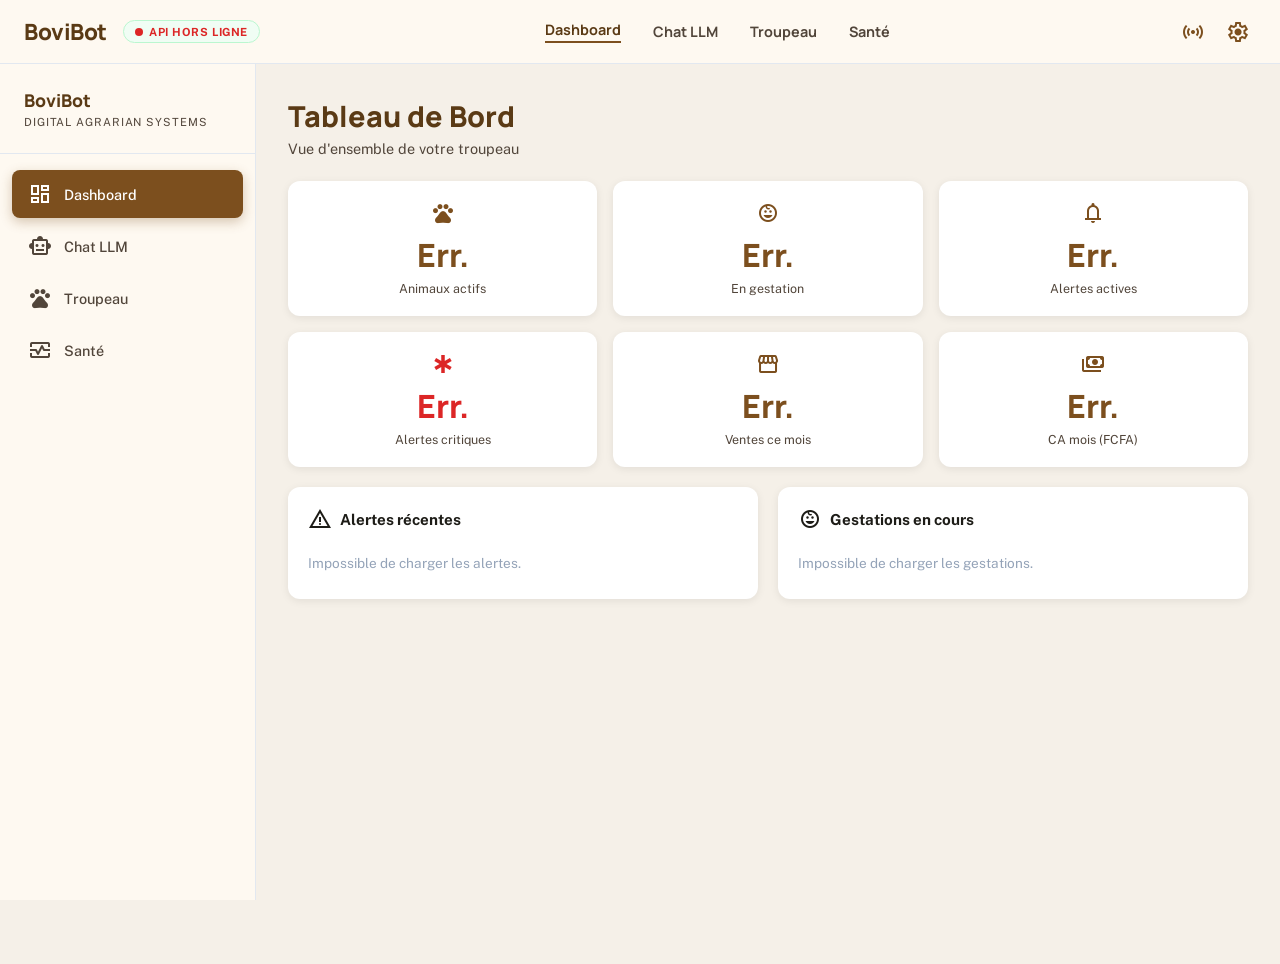
==== frontend/html/index.html @ e161c5d3 "feat: dashboard.js - stats, alertes with filters, gestations" ====
<!DOCTYPE html>
<html lang="fr">
<head>
  <meta charset="UTF-8">
  <meta name="viewport" content="width=device-width, initial-scale=1.0">
  <title>BoviBot — Dashboard</title>
  <link rel="stylesheet" href="../css/style.css">
  <link href="https://fonts.googleapis.com/css2?family=Manrope:wght@400;700;800&family=Public+Sans:wght@300;400;500;600&display=swap" rel="stylesheet">
  <link href="https://fonts.googleapis.com/css2?family=Material+Symbols+Outlined:opsz,wght,FILL,GRAD@20..48,100..700,0..1,-50..200" rel="stylesheet">
</head>
<body>

  <!-- HEADER -->
  <header class="header">
    <div class="header-left">
      <span class="logo">BoviBot</span>
      <div class="api-status">
        <span class="api-dot" id="api-status-dot"></span>
        <span class="api-text" id="api-status-text">Connexion...</span>
      </div>
    </div>
    <nav class="header-nav">
      <a href="index.html" class="nav-link nav-active">Dashboard</a>
      <a href="chat.html" class="nav-link nav-inactive">Chat LLM</a>
      <a href="troupeau.html" class="nav-link nav-inactive">Troupeau</a>
      <a href="sante.html" class="nav-link nav-inactive">Santé</a>
    </nav>
    <div class="header-right">
      <button class="icon-btn"><span class="material-symbols-outlined">sensors</span></button>
      <button class="icon-btn"><span class="material-symbols-outlined">settings</span></button>
    </div>
  </header>

  <!-- SIDEBAR -->
  <aside class="sidebar">
    <div class="sidebar-brand">
      <h2>BoviBot</h2>
      <p>Digital Agrarian Systems</p>
    </div>
    <nav class="sidebar-nav">
      <a href="index.html" class="nav-link sidebar-link sidebar-active">
        <span class="material-symbols-outlined">dashboard</span>
        <span>Dashboard</span>
      </a>
      <a href="chat.html" class="nav-link sidebar-link">
        <span class="material-symbols-outlined">smart_toy</span>
        <span>Chat LLM</span>
      </a>
      <a href="troupeau.html" class="nav-link sidebar-link">
        <span class="material-symbols-outlined">pets</span>
        <span>Troupeau</span>
      </a>
      <a href="sante.html" class="nav-link sidebar-link">
        <span class="material-symbols-outlined">monitor_heart</span>
        <span>Santé</span>
      </a>
    </nav>
  </aside>

  <!-- CONTENU PRINCIPAL -->
  <main class="main-content">

    <!-- Titre page -->
    <div class="page-header">
      <h1 class="page-title">Tableau de Bord</h1>
      <p class="page-subtitle">Vue d'ensemble de votre troupeau</p>
    </div>

    <!-- 6 cartes stats -->
    <div class="stats-grid" id="stats">
      <div class="stat-card">
        <span class="material-symbols-outlined stat-icon">pets</span>
        <div class="stat-val" id="s-actifs">—</div>
        <div class="stat-lbl">Animaux actifs</div>
      </div>
      <div class="stat-card">
        <span class="material-symbols-outlined stat-icon">child_care</span>
        <div class="stat-val" id="s-gestation">—</div>
        <div class="stat-lbl">En gestation</div>
      </div>
      <div class="stat-card">
        <span class="material-symbols-outlined stat-icon">notifications</span>
        <div class="stat-val" id="s-alertes">—</div>
        <div class="stat-lbl">Alertes actives</div>
      </div>
      <div class="stat-card stat-critical">
        <span class="material-symbols-outlined stat-icon">emergency</span>
        <div class="stat-val" id="s-critical">—</div>
        <div class="stat-lbl">Alertes critiques</div>
      </div>
      <div class="stat-card">
        <span class="material-symbols-outlined stat-icon">storefront</span>
        <div class="stat-val" id="s-ventes">—</div>
        <div class="stat-lbl">Ventes ce mois</div>
      </div>
      <div class="stat-card">
        <span class="material-symbols-outlined stat-icon">payments</span>
        <div class="stat-val" id="s-ca">—</div>
        <div class="stat-lbl">CA mois (FCFA)</div>
      </div>
    </div>

    <!-- Ligne du bas : alertes + gestations -->
    <div class="bottom-grid">

      <!-- Alertes récentes -->
      <div class="card">
        <h2 class="card-title">
          <span class="material-symbols-outlined">warning</span>
          Alertes récentes
        </h2>
        <div id="alertes-list">
          <p class="loading-text">Chargement...</p>
        </div>
      </div>

      <!-- Gestations en cours -->
      <div class="card">
        <h2 class="card-title">
          <span class="material-symbols-outlined">child_care</span>
          Gestations en cours
        </h2>
        <div id="gestations-list">
          <p class="loading-text">Chargement...</p>
        </div>
      </div>

    </div>

  </main>

  <script src="../js/nav.js"></script>
  <script src="../js/dashboard.js"></script>
  
</body>
</html>
---- frontend/css/style.css ----
/* ============================================================
   BoviBot — style.css
   Design system global : variables, layout, composants
   ============================================================ */

/* ─── VARIABLES ─────────────────────────────────────────── */
:root {
  --color-primary:        #7c4f1e;
  --color-primary-light:  #fdf6ec;
  --color-primary-dark:   #5a3a15;
  --color-critical:       #dc2626;
  --color-warning:        #f59e0b;
  --color-info:           #3b82f6;
  --color-success:        #16a34a;
  --color-bg:             #f5f0e8;
  --color-card:           #ffffff;
  --color-text:           #1d1c17;
  --color-text-soft:      #51453a;
  --color-border:         #e2e8f0;
  --shadow-card:          0 2px 8px rgba(0,0,0,0.08);
  --radius-card:          12px;
  --sidebar-width:        256px;
  --header-height:        64px;
}

/* ─── RESET ──────────────────────────────────────────────── */
*, *::before, *::after { box-sizing: border-box; margin: 0; padding: 0; }
body {
  font-family: 'Public Sans', 'Segoe UI', sans-serif;
  background: var(--color-bg);
  color: var(--color-text);
  min-height: 100vh;
}

/* ─── HEADER ─────────────────────────────────────────────── */
.header {
  position: fixed;
  top: 0; left: 0; right: 0;
  height: var(--header-height);
  background: #fef9f1;
  border-bottom: 1px solid var(--color-border);
  display: flex;
  align-items: center;
  justify-content: space-between;
  padding: 0 1.5rem;
  z-index: 100;
  gap: 1rem;
}

.header-left  { display: flex; align-items: center; gap: 1rem; }
.header-right { display: flex; align-items: center; gap: 0.5rem; }

.logo {
  font-family: 'Manrope', sans-serif;
  font-size: 1.4rem;
  font-weight: 800;
  color: var(--color-primary-dark);
  letter-spacing: -0.5px;
}

/* Indicateur API */
.api-status {
  display: flex;
  align-items: center;
  gap: 0.4rem;
  background: #f0fdf4;
  border: 1px solid #bbf7d0;
  border-radius: 999px;
  padding: 0.2rem 0.7rem;
}
.api-dot {
  width: 8px; height: 8px;
  border-radius: 50%;
  background: #16a34a;
  display: inline-block;
  animation: pulse 2s infinite;
}
.api-text {
  font-size: 0.7rem;
  font-weight: 700;
  color: #16a34a;
  letter-spacing: 0.05em;
}

@keyframes pulse {
  0%, 100% { opacity: 1; }
  50%       { opacity: 0.5; }
}

/* Navigation header */
.header-nav {
  display: flex;
  align-items: center;
  gap: 2rem;
}
.header-nav .nav-link {
  font-family: 'Manrope', sans-serif;
  font-weight: 700;
  font-size: 0.9rem;
  text-decoration: none;
  transition: color 0.2s;
}
.header-nav .nav-active {
  color: var(--color-primary-dark);
  border-bottom: 2px solid var(--color-primary);
  padding-bottom: 2px;
}
.header-nav .nav-inactive {
  color: var(--color-text-soft);
}
.header-nav .nav-inactive:hover { color: var(--color-primary); }

.icon-btn {
  background: none;
  border: none;
  cursor: pointer;
  padding: 0.4rem;
  border-radius: 8px;
  color: var(--color-primary);
  transition: background 0.2s;
  display: flex; align-items: center;
}
.icon-btn:hover { background: #f2ede5; }

/* ─── SIDEBAR ─────────────────────────────────────────────── */
.sidebar {
  position: fixed;
  top: var(--header-height);
  left: 0;
  width: var(--sidebar-width);
  height: calc(100vh - var(--header-height));
  background: #fef9f1;
  border-right: 1px solid var(--color-border);
  padding: 1.5rem 0;
  overflow-y: auto;
  z-index: 90;
}

.sidebar-brand {
  padding: 0 1.5rem 1.5rem;
  border-bottom: 1px solid var(--color-border);
  margin-bottom: 1rem;
}
.sidebar-brand h2 {
  font-family: 'Manrope', sans-serif;
  font-size: 1.1rem;
  font-weight: 800;
  color: var(--color-primary-dark);
}
.sidebar-brand p {
  font-size: 0.7rem;
  color: var(--color-text-soft);
  text-transform: uppercase;
  letter-spacing: 0.08em;
  margin-top: 0.2rem;
}

.sidebar-nav {
  display: flex;
  flex-direction: column;
  gap: 0.25rem;
  padding: 0 0.75rem;
}

.sidebar-link {
  display: flex;
  align-items: center;
  gap: 0.75rem;
  padding: 0.75rem 1rem;
  border-radius: 8px;
  text-decoration: none;
  font-size: 0.9rem;
  font-weight: 500;
  color: var(--color-text-soft);
  transition: all 0.2s;
}
.sidebar-link:hover { background: #f2ede5; color: var(--color-primary); }
.sidebar-active {
  background: var(--color-primary) !important;
  color: white !important;
  box-shadow: 0 4px 12px rgba(124,79,30,0.3);
}
.sidebar-active .material-symbols-outlined { color: white; }

/* ─── LAYOUT PRINCIPAL ───────────────────────────────────── */
.main-content {
  margin-left: var(--sidebar-width);
  margin-top: var(--header-height);
  padding: 2rem;
  min-height: calc(100vh - var(--header-height));
}

.page-header { margin-bottom: 1.5rem; }
.page-title {
  font-family: 'Manrope', sans-serif;
  font-size: 1.8rem;
  font-weight: 800;
  color: var(--color-primary-dark);
}
.page-subtitle {
  color: var(--color-text-soft);
  font-size: 0.9rem;
  margin-top: 0.25rem;
}

/* ─── CARDS ──────────────────────────────────────────────── */
.card {
  background: var(--color-card);
  border-radius: var(--radius-card);
  padding: 1.25rem;
  box-shadow: var(--shadow-card);
  margin-bottom: 1.25rem;
}
.card-title {
  font-size: 0.95rem;
  font-weight: 700;
  color: var(--color-text);
  margin-bottom: 1rem;
  display: flex;
  align-items: center;
  gap: 0.5rem;
}

/* ─── STATS GRID ─────────────────────────────────────────── */
.stats-grid {
  display: grid;
  grid-template-columns: repeat(3, 1fr);
  gap: 1rem;
  margin-bottom: 1.25rem;
}

.stat-card {
  background: var(--color-card);
  border-radius: var(--radius-card);
  padding: 1.25rem;
  box-shadow: var(--shadow-card);
  text-align: center;
  transition: transform 0.2s;
}
.stat-card:hover { transform: translateY(-2px); }

.stat-icon {
  font-size: 2rem;
  color: var(--color-primary);
  margin-bottom: 0.5rem;
  display: block;
}
.stat-val {
  font-family: 'Manrope', sans-serif;
  font-size: 2rem;
  font-weight: 800;
  color: var(--color-primary);
}
.stat-lbl {
  font-size: 0.78rem;
  color: var(--color-text-soft);
  margin-top: 0.25rem;
}
.stat-critical .stat-val  { color: var(--color-critical); }
.stat-critical .stat-icon { color: var(--color-critical); }

/* ─── BOTTOM GRID ────────────────────────────────────────── */
.bottom-grid {
  display: grid;
  grid-template-columns: 1fr 1fr;
  gap: 1.25rem;
}

/* ─── ALERTES ────────────────────────────────────────────── */
.alerte-item {
  padding: 0.6rem 0.8rem;
  border-radius: 6px;
  margin-bottom: 0.4rem;
  font-size: 0.85rem;
  display: flex;
  justify-content: space-between;
  align-items: center;
  gap: 0.5rem;
}
.alerte-critical { background: #fee2e2; border-left: 4px solid var(--color-critical); }
.alerte-warning  { background: #fff7ed; border-left: 4px solid var(--color-warning); }
.alerte-info     { background: #eff6ff; border-left: 4px solid var(--color-info); }

.alerte-item button {
  background: none;
  border: none;
  cursor: pointer;
  font-size: 1rem;
  flex-shrink: 0;
  padding: 0.2rem;
  border-radius: 4px;
  transition: background 0.2s;
}
.alerte-item button:hover { background: rgba(0,0,0,0.05); }

/* ─── BADGES ─────────────────────────────────────────────── */
.badge {
  display: inline-block;
  padding: 2px 8px;
  border-radius: 999px;
  font-size: 0.72rem;
  font-weight: 600;
}
.badge-critical { background: #fee2e2; color: #991b1b; }
.badge-warning  { background: #fff7ed; color: #9a3412; }
.badge-info     { background: #eff6ff; color: #1d4ed8; }
.badge-success  { background: #dcfce7; color: #166534; }

/* ─── TABLEAUX ───────────────────────────────────────────── */
.table-container { overflow-x: auto; }

.data-table {
  width: 100%;
  border-collapse: collapse;
  font-size: 0.85rem;
}
.data-table th {
  background: var(--color-primary);
  color: white;
  padding: 0.6rem 0.75rem;
  text-align: left;
  font-weight: 600;
}
.data-table td {
  padding: 0.5rem 0.75rem;
  border-bottom: 1px solid var(--color-border);
}
.data-table tr:nth-child(even) td { background: #fdf9f4; }
.data-table tr:hover td { background: var(--color-primary-light); }

/* ─── BOUTONS ────────────────────────────────────────────── */
.btn-primary {
  background: var(--color-primary);
  color: white;
  border: none;
  border-radius: 8px;
  padding: 0.5rem 1rem;
  cursor: pointer;
  font-size: 0.85rem;
  font-weight: 600;
  transition: background 0.2s;
}
.btn-primary:hover { background: var(--color-primary-dark); }

.btn-success {
  background: var(--color-success);
  color: white;
  border: none;
  border-radius: 8px;
  padding: 0.5rem 1rem;
  cursor: pointer;
  font-size: 0.85rem;
  font-weight: 600;
}

.btn-danger {
  background: var(--color-critical);
  color: white;
  border: none;
  border-radius: 8px;
  padding: 0.5rem 1rem;
  cursor: pointer;
  font-size: 0.85rem;
  font-weight: 600;
}

.btn-ghost {
  background: transparent;
  color: var(--color-primary);
  border: 1px solid var(--color-primary);
  border-radius: 8px;
  padding: 0.4rem 0.8rem;
  cursor: pointer;
  font-size: 0.8rem;
  font-weight: 600;
  transition: all 0.2s;
}
.btn-ghost:hover {
  background: var(--color-primary);
  color: white;
}

/* ─── CHAT ───────────────────────────────────────────────── */
.chat-layout {
  display: flex;
  flex-direction: column;
  gap: 1.25rem;
}

.chat-card { padding: 1.25rem; }

.suggestions {
  display: flex;
  flex-wrap: wrap;
  gap: 0.5rem;
  margin-bottom: 1rem;
}

.suggestion-btn {
  display: flex;
  align-items: center;
  gap: 0.3rem;
  background: var(--color-primary-light);
  color: var(--color-primary);
  border: 1px solid #d4a76a;
  border-radius: 999px;
  padding: 0.3rem 0.8rem;
  font-size: 0.78rem;
  cursor: pointer;
  transition: background 0.2s;
}
.suggestion-btn:hover { background: #fde9c9; }
.suggestion-btn .material-symbols-outlined { font-size: 0.9rem; }

.chat-box {
  height: 400px;
  overflow-y: auto;
  border: 1px solid var(--color-border);
  border-radius: 8px;
  padding: 1rem;
  background: #fafaf8;
  margin-bottom: 1rem;
  scroll-behavior: smooth;
}
.chat-box::-webkit-scrollbar { width: 5px; }
.chat-box::-webkit-scrollbar-thumb { background: #d5c3b6; border-radius: 10px; }

.msg { margin-bottom: 1rem; display: flex; gap: 0.75rem; align-items: flex-start; }
.msg.user { flex-direction: row-reverse; }

.msg-avatar {
  width: 36px; height: 36px;
  border-radius: 8px;
  background: var(--color-primary);
  display: flex; align-items: center; justify-content: center;
  flex-shrink: 0;
}
.msg-avatar .material-symbols-outlined { color: white; font-size: 1.1rem; }
.msg.user .msg-avatar { background: #e2e8f0; }
.msg.user .msg-avatar .material-symbols-outlined { color: var(--color-primary); }

.bubble {
  padding: 0.7rem 1rem;
  border-radius: 12px;
  max-width: 80%;
  font-size: 0.88rem;
  line-height: 1.6;
}
.msg.bot  .bubble { background: white; border: 1px solid var(--color-border); }
.msg.user .bubble { background: var(--color-primary); color: white; }
.msg.confirm .bubble {
  background: #fef9c3;
  border: 2px solid var(--color-warning);
}

.sql-preview {
  background: #1e293b;
  color: #94a3b8;
  font-family: 'Courier New', monospace;
  font-size: 0.75rem;
  padding: 0.5rem;
  border-radius: 6px;
  margin-top: 0.5rem;
  white-space: pre-wrap;
  overflow-x: auto;
}

.confirm-btns { display: flex; gap: 0.5rem; margin-top: 0.75rem; }

.chat-input {
  display: flex;
  gap: 0.5rem;
}
.chat-input input {
  flex: 1;
  border: 1px solid var(--color-border);
  border-radius: 8px;
  padding: 0.7rem 1rem;
  font-size: 0.95rem;
  outline: none;
  font-family: inherit;
  background: white;
}
.chat-input input:focus { border-color: var(--color-primary); }

.btn-send {
  background: var(--color-primary);
  color: white;
  border: none;
  border-radius: 8px;
  padding: 0.7rem 1.2rem;
  cursor: pointer;
  font-size: 0.9rem;
  font-weight: 600;
  display: flex;
  align-items: center;
  gap: 0.4rem;
  transition: background 0.2s;
}
.btn-send:hover { background: var(--color-primary-dark); }

/* ─── FILTRES ────────────────────────────────────────────── */
.filters-card { padding: 1rem 1.25rem; }
.filters {
  display: flex;
  gap: 1.5rem;
  flex-wrap: wrap;
  align-items: flex-end;
}
.filter-group {
  display: flex;
  flex-direction: column;
  gap: 0.35rem;
}
.filter-label {
  font-size: 0.8rem;
  font-weight: 600;
  color: var(--color-text-soft);
  display: flex;
  align-items: center;
  gap: 0.3rem;
}
.filter-label .material-symbols-outlined { font-size: 0.9rem; }
.filter-select, .filter-input {
  border: 1px solid var(--color-border);
  border-radius: 8px;
  padding: 0.5rem 0.75rem;
  font-size: 0.85rem;
  font-family: inherit;
  background: white;
  outline: none;
  min-width: 150px;
}
.filter-select:focus, .filter-input:focus { border-color: var(--color-primary); }

/* ─── MODALE ─────────────────────────────────────────────── */
.modal-overlay {
  display: none;
  position: fixed;
  inset: 0;
  background: rgba(0,0,0,0.4);
  z-index: 200;
  align-items: center;
  justify-content: center;
}
.modal-overlay.active { display: flex; animation: fadeIn 0.2s ease; }

.modal-content {
  background: white;
  border-radius: var(--radius-card);
  padding: 1.5rem;
  width: 90%;
  max-width: 600px;
  max-height: 80vh;
  overflow-y: auto;
  box-shadow: 0 20px 60px rgba(0,0,0,0.2);
  animation: slideUp 0.2s ease;
}
.modal-header {
  display: flex;
  justify-content: space-between;
  align-items: center;
  margin-bottom: 1rem;
  padding-bottom: 0.75rem;
  border-bottom: 1px solid var(--color-border);
}
.modal-title {
  font-family: 'Manrope', sans-serif;
  font-weight: 700;
  font-size: 1rem;
  color: var(--color-primary-dark);
}
.modal-close {
  background: none;
  border: none;
  cursor: pointer;
  color: var(--color-text-soft);
  padding: 0.2rem;
  border-radius: 4px;
}
.modal-close:hover { background: #f2ede5; }

/* ─── SPINNER ────────────────────────────────────────────── */
.spinner {
  width: 32px; height: 32px;
  border: 3px solid var(--color-border);
  border-top-color: var(--color-primary);
  border-radius: 50%;
  animation: spin 0.8s linear infinite;
  margin: 1rem auto;
}
@keyframes spin { to { transform: rotate(360deg); } }

/* ─── UTILITAIRES ────────────────────────────────────────── */
.loading-text { color: #94a3b8; font-size: 0.85rem; padding: 0.5rem 0; }

/* ─── ANIMATIONS ─────────────────────────────────────────── */
@keyframes fadeIn  { from { opacity: 0; } to { opacity: 1; } }
@keyframes slideUp { from { transform: translateY(20px); opacity: 0; } to { transform: translateY(0); opacity: 1; } }
@keyframes count-up { from { opacity: 0; transform: translateY(8px); } to { opacity: 1; transform: translateY(0); } }

.stat-val { animation: count-up 0.6s ease forwards; }

/* ─── RESPONSIVE ─────────────────────────────────────────── */
@media (max-width: 768px) {
  .sidebar       { display: none; }
  .main-content  { margin-left: 0; padding: 1rem; }
  .header-nav    { display: none; }
  .stats-grid    { grid-template-columns: 1fr 1fr; }
  .bottom-grid   { grid-template-columns: 1fr; }
  .filters       { flex-direction: column; }
}
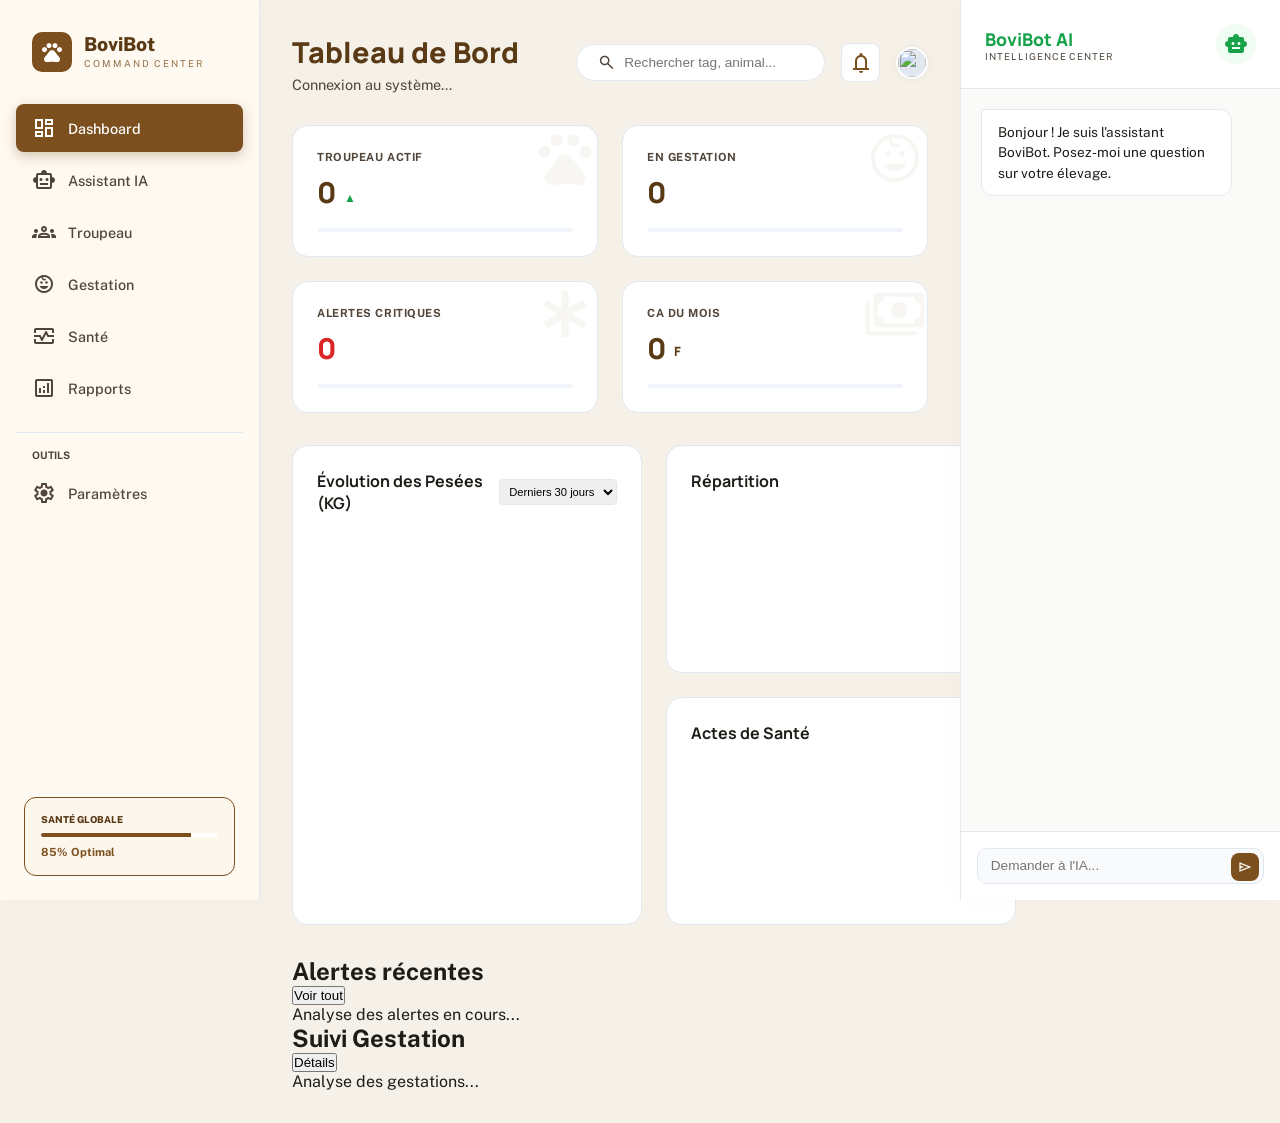
==== commit 1cd7fc8b: "Code final avant déploiement" ====
--- a/frontend/html/index.html
+++ b/frontend/html/index.html
@@ -3,134 +3,501 @@
 <head>
   <meta charset="UTF-8">
   <meta name="viewport" content="width=device-width, initial-scale=1.0">
-  <title>BoviBot — Dashboard</title>
+  <title>BoviBot — Dashboard Command</title>
+  <script src="https://cdn.tailwindcss.com?plugins=forms,container-queries"></script>
   <link rel="stylesheet" href="../css/style.css">
-  <link href="https://fonts.googleapis.com/css2?family=Manrope:wght@400;700;800&family=Public+Sans:wght@300;400;500;600&display=swap" rel="stylesheet">
+  <link href="https://fonts.googleapis.com/css2?family=Manrope:wght@400;600;700;800&family=Public+Sans:wght@300;400;500;600&display=swap" rel="stylesheet">
   <link href="https://fonts.googleapis.com/css2?family=Material+Symbols+Outlined:opsz,wght,FILL,GRAD@20..48,100..700,0..1,-50..200" rel="stylesheet">
+  <script src="https://cdn.jsdelivr.net/npm/chart.js"></script>
+  <style>
+    :root {
+      /* Adaptation des couleurs du sample au thème BoviBot */
+      --color-surface-container: #ffffff;
+      --color-surface-container-high: #fdf6ec;
+      --color-surface-container-low: #f8f1e7;
+      --color-on-surface-variant: #7c4f1e;
+      --color-outline: #e2e8f0;
+    }
+
+    body {
+      background-color: #f5f0e8;
+      color: #1d1c17;
+      overflow-x: hidden;
+    }
+
+    /* Layout Spécifique au nouveau Dashboard */
+    .dashboard-wrapper {
+      display: flex;
+      min-height: 100vh;
+    }
+
+    /* Sidebar modifiée style Sample */
+    .sidebar-new {
+      position: fixed;
+      left: 0; top: 0; bottom: 0;
+      width: 260px;
+      background: #fef9f1;
+      border-right: 1px solid var(--color-outline);
+      display: flex;
+      flex-direction: column;
+      z-index: 50;
+      box-shadow: 4px 0 20px rgba(0,0,0,0.02);
+    }
+
+    /* Main Content avec marges pour les deux sidebars */
+    .main-container {
+      margin-left: 260px;
+      margin-right: 320px;
+      padding: 2rem;
+      flex: 1;
+      width: calc(100% - 580px);
+    }
+
+    /* AI Side Panel */
+    .ai-panel {
+      position: fixed;
+      right: 0; top: 0; bottom: 0;
+      width: 320px;
+      background: #ffffff;
+      border-left: 1px solid var(--color-outline);
+      display: flex;
+      flex-direction: column;
+      z-index: 50;
+      box-shadow: -4px 0 20px rgba(0,0,0,0.02);
+    }
+
+    /* KPI Cards style Sample */
+    .kpi-grid {
+      display: grid;
+      grid-template-columns: repeat(auto-fit, minmax(200px, 1fr));
+      gap: 1.5rem;
+      margin-bottom: 2rem;
+    }
+
+    .kpi-card {
+      background: white;
+      border-radius: 16px;
+      padding: 1.5rem;
+      position: relative;
+      overflow: hidden;
+      border: 1px solid var(--color-outline);
+      transition: all 0.3s ease;
+    }
+    .kpi-card:hover {
+      transform: translateY(-4px);
+      box-shadow: 0 10px 25px rgba(124,79,30,0.1);
+    }
+    .kpi-card .kpi-icon-bg {
+      position: absolute;
+      top: 0; right: 0;
+      font-size: 4rem;
+      opacity: 0.05;
+      color: var(--color-primary);
+    }
+    .kpi-label {
+      font-size: 0.7rem;
+      font-weight: 700;
+      text-transform: uppercase;
+      letter-spacing: 0.05em;
+      color: var(--color-text-soft);
+      margin-bottom: 0.5rem;
+    }
+    .kpi-value {
+      font-family: 'Manrope', sans-serif;
+      font-size: 1.8rem;
+      font-weight: 800;
+      color: var(--color-primary-dark);
+      display: flex;
+      align-items: flex-end;
+      gap: 0.5rem;
+    }
+    .kpi-trend {
+      font-size: 0.75rem;
+      font-weight: 700;
+      margin-bottom: 0.4rem;
+    }
+    .trend-up { color: var(--color-success); }
+    .trend-down { color: var(--color-critical); }
+
+    .progress-bar {
+      height: 4px;
+      background: #f1f5f9;
+      border-radius: 2px;
+      margin-top: 1rem;
+      overflow: hidden;
+    }
+    .progress-fill {
+      height: 100%;
+      background: var(--color-primary);
+      transition: width 1s ease-in-out;
+    }
+
+    /* Charts Layout */
+    .charts-grid {
+      display: grid;
+      grid-template-columns: 2fr 1fr;
+      gap: 1.5rem;
+      margin-bottom: 2rem;
+    }
+    .chart-box {
+      background: white;
+      border-radius: 16px;
+      padding: 1.5rem;
+      border: 1px solid var(--color-outline);
+    }
+    .chart-header {
+      display: flex;
+      justify-content: space-between;
+      align-items: center;
+      margin-bottom: 1.5rem;
+    }
+    .chart-title {
+      font-family: 'Manrope', sans-serif;
+      font-weight: 700;
+      font-size: 1rem;
+    }
+
+    /* Mini Table */
+    .recent-table-box {
+      background: white;
+      border-radius: 16px;
+      border: 1px solid var(--color-outline);
+      overflow: hidden;
+    }
+
+    /* AI Assistant Panel Components */
+    .ai-header {
+      padding: 1.5rem;
+      border-bottom: 1px solid var(--color-outline);
+    }
+    .ai-chat-area {
+      flex: 1;
+      overflow-y: auto;
+      padding: 1.25rem;
+      display: flex;
+      flex-direction: column;
+      gap: 1rem;
+      background: #fafaf9;
+    }
+    .ai-input-area {
+      padding: 1rem;
+      border-top: 1px solid var(--color-outline);
+      background: white;
+    }
+    .ai-msg {
+      max-width: 90%;
+      padding: 0.75rem 1rem;
+      border-radius: 12px;
+      font-size: 0.85rem;
+      line-height: 1.5;
+    }
+    .ai-msg-bot {
+      background: white;
+      border: 1px solid var(--color-outline);
+      align-self: flex-start;
+      border-top-left-radius: 2px;
+    }
+    /* AI msg styles (SQL & Table) */
+    .ai-msg pre {
+      background: #1e293b;
+      color: #10b981;
+      padding: 10px;
+      border-radius: 6px;
+      font-size: 0.7rem;
+      overflow-x: auto;
+      margin-top: 8px;
+      border-left: 3px solid #059669;
+    }
+    .ai-result-table {
+      width: 100%;
+      background: white;
+      border: 1px solid var(--color-outline);
+      border-radius: 6px;
+      margin-top: 10px;
+      font-size: 0.7rem;
+      border-collapse: collapse;
+    }
+    .ai-result-table th { background: #f8fafc; padding: 5px; text-align: left; border-bottom: 1px solid var(--color-outline); }
+    .ai-result-table td { padding: 5px; border-bottom: 1px solid #f1f5f9; }
+
+    /* Fix table headers */
+    .data-table thead th {
+      color: var(--color-primary-dark) !important;
+      font-weight: 800 !important;
+      font-size: 0.75rem !important;
+      background: #fdfaf6 !important;
+    }
+    /* Modal Styles */
+    .modal-overlay {
+      display: none;
+      position: fixed;
+      inset: 0;
+      background: rgba(0,0,0,0.5);
+      backdrop-filter: blur(4px);
+      z-index: 1000;
+      align-items: center;
+      justify-content: center;
+    }
+    .modal-content {
+      background: white;
+      width: 90%;
+      max-width: 800px;
+      max-height: 80vh;
+      border-radius: 20px;
+      display: flex;
+      flex-direction: column;
+      box-shadow: 0 25px 50px -12px rgba(0,0,0,0.25);
+      animation: modalSlideUp 0.3s ease-out;
+    }
+    @keyframes modalSlideUp {
+      from { transform: translateY(20px); opacity: 0; }
+      to { transform: translateY(0); opacity: 1; }
+    }
+    .modal-header {
+      padding: 1.5rem;
+      border-bottom: 1px solid var(--color-outline);
+      display: flex;
+      justify-content: space-between;
+      align-items: center;
+    }
+    .modal-body {
+      padding: 1.5rem;
+      overflow-y: auto;
+    }
+    /* Typing Indicator */
+    .typing { display: flex; gap: 4px; align-items: center; height: 20px; }
+    .typing span {
+      width: 6px; height: 6px;
+      background: #94a3b8;
+      border-radius: 50%;
+      animation: typing 1.4s infinite both;
+    }
+    .typing span:nth-child(2) { animation-delay: 0.2s; }
+    .typing span:nth-child(3) { animation-delay: 0.4s; }
+    @keyframes typing {
+      0%, 80%, 100% { transform: scale(0.6); opacity: 0.4; }
+      40% { transform: scale(1.2); opacity: 1; }
+    }
+    .status-dot-mini {
+      width: 6px; height: 6px;
+      border-radius: 50%;
+      display: inline-block;
+      margin-right: 4px;
+    }
+
+    @media (max-width: 1200px) {
+      .ai-panel { display: none; }
+      .main-container { margin-right: 0; width: calc(100% - 260px); }
+    }
+  </style>
 </head>
 <body>
 
-  <!-- HEADER -->
-  <header class="header">
-    <div class="header-left">
-      <span class="logo">BoviBot</span>
-      <div class="api-status">
-        <span class="api-dot" id="api-status-dot"></span>
-        <span class="api-text" id="api-status-text">Connexion...</span>
+  <div class="dashboard-wrapper">
+    
+    <!-- SIDEBAR (Style Sample) -->
+    <nav class="sidebar-new">
+      <div style="padding: 2rem;">
+        <div style="display: flex; align-items: center; gap: 0.75rem;">
+          <div style="width: 40px; height: 40px; border-radius: 10px; background: var(--color-primary); display: flex; align-items: center; justify-content: center; color: white;">
+            <span class="material-symbols-outlined" style="font-variation-settings: 'FILL' 1;">pets</span>
+          </div>
+          <div>
+            <h1 style="font-size: 1.2rem; font-weight: 800; color: var(--color-primary-dark); line-height: 1;">BoviBot</h1>
+            <p style="font-size: 0.6rem; text-transform: uppercase; letter-spacing: 0.2em; color: var(--color-primary); margin-top: 0.2rem; opacity: 0.8;">Command Center</p>
+          </div>
+        </div>
+      </div>
+
+      <div class="sidebar-nav" style="flex: 1; padding: 0 1rem;">
+        <a href="index.html" class="sidebar-link sidebar-active">
+          <span class="material-symbols-outlined">dashboard</span>
+          <span>Dashboard</span>
+        </a>
+        <a href="chat.html" class="sidebar-link">
+          <span class="material-symbols-outlined">smart_toy</span>
+          <span>Assistant IA</span>
+        </a>
+        <a href="troupeau.html" class="sidebar-link">
+          <span class="material-symbols-outlined">groups</span>
+          <span>Troupeau</span>
+        </a>
+        <a href="gestation.html" class="sidebar-link">
+          <span class="material-symbols-outlined">child_care</span>
+          <span>Gestation</span>
+        </a>
+        <a href="sante.html" class="sidebar-link">
+          <span class="material-symbols-outlined">monitor_heart</span>
+          <span>Santé</span>
+        </a>
+        <a href="reports.html" class="sidebar-link">
+          <span class="material-symbols-outlined">analytics</span>
+          <span>Rapports</span>
+        </a>
+        <div style="border-top: 1px solid var(--color-outline); margin: 1rem 0; padding-top: 1rem;">
+          <p style="font-size: 0.65rem; color: var(--color-text-soft); font-weight: 700; text-transform: uppercase; margin-bottom: 0.5rem; padding-left: 1rem;">Outils</p>
+          <a href="settings.html" class="sidebar-link"><span class="material-symbols-outlined">settings</span><span>Paramètres</span></a>
+        </div>
+      </div>
+
+      <div style="padding: 1.5rem;">
+        <div style="background: var(--color-primary-light); border-radius: 12px; padding: 1rem; border: 1px solid var(--color-primary);">
+          <p style="font-size: 0.6rem; font-weight: 800; color: var(--color-primary-dark); text-transform: uppercase; margin-bottom: 0.5rem;">Santé globale</p>
+          <div class="progress-bar" style="margin-top: 0; background: white;"><div class="progress-fill" style="width: 85%;"></div></div>
+          <p style="font-size: 0.7rem; font-weight: 700; color: var(--color-primary); margin-top: 0.5rem;">85% Optimal</p>
+        </div>
+      </div>
+    </nav>
+
+    <!-- MAIN CONTENT -->
+    <main class="main-container">
+      
+      <!-- Top Bar -->
+      <header style="display: flex; justify-content: space-between; align-items: center; margin-bottom: 2rem;">
+        <div>
+          <h2 class="page-title">Tableau de Bord</h2>
+          <p class="page-subtitle" id="api-status-display">Connexion au système...</p>
+        </div>
+        <div style="display: flex; align-items: center; gap: 1rem;">
+          <div style="background: white; border-radius: 50px; padding: 0.5rem 1.25rem; border: 1px solid var(--color-outline); display: flex; align-items: center; gap: 0.5rem;">
+            <span class="material-symbols-outlined" style="font-size: 1.2rem; color: var(--color-text-soft);">search</span>
+            <input type="text" placeholder="Rechercher tag, animal..." style="border: none; outline: none; font-size: 0.85rem; width: 180px;">
+          </div>
+          <button class="icon-btn" style="background: white; border: 1px solid var(--color-outline);"><span class="material-symbols-outlined">notifications</span></button>
+          <div style="width: 32px; height: 32px; border-radius: 50%; background: #e2e8f0; overflow: hidden; border: 2px solid white; box-shadow: 0 0 10px rgba(0,0,0,0.05);">
+            <img src="https://ui-avatars.com/api/?name=Admin+Bovi&background=7c4f1e&color=fff" style="width: 100%; height: 100%; object-cover: cover;">
+          </div>
+        </div>
+      </header>
+
+      <!-- KPI Row (4 Cards au lieu de 6 pour plus d'impact) -->
+      <div class="kpi-grid">
+        <div class="kpi-card">
+          <span class="material-symbols-outlined kpi-icon-bg">pets</span>
+          <p class="kpi-label">Troupeau Actif</p>
+          <div class="kpi-value"><span id="s-actifs">0</span> <span class="kpi-trend trend-up">▲</span></div>
+          <div class="progress-bar"><div class="progress-fill" id="p-actifs" style="width: 0%;"></div></div>
+        </div>
+        <div class="kpi-card">
+          <span class="material-symbols-outlined kpi-icon-bg">child_care</span>
+          <p class="kpi-label">En Gestation</p>
+          <div class="kpi-value"><span id="s-gestation">0</span></div>
+          <div class="progress-bar"><div class="progress-fill" id="p-gestation" style="width: 0%; background: var(--color-info);"></div></div>
+        </div>
+        <div class="kpi-card">
+          <span class="material-symbols-outlined kpi-icon-bg">emergency</span>
+          <p class="kpi-label">Alertes Critiques</p>
+          <div class="kpi-value"><span id="s-critical" style="color: var(--color-critical);">0</span></div>
+          <div class="progress-bar"><div class="progress-fill" id="p-critical" style="width: 0%; background: var(--color-critical);"></div></div>
+        </div>
+        <div class="kpi-card">
+          <span class="material-symbols-outlined kpi-icon-bg">payments</span>
+          <p class="kpi-label">CA du Mois</p>
+          <div class="kpi-value"><span id="s-ca">0</span> <span style="font-size: 0.8rem; margin-bottom: 0.5rem;">F</span></div>
+          <div class="progress-bar"><div class="progress-fill" id="p-ca" style="width: 0%; background: var(--color-success);"></div></div>
+        </div>
+      </div>
+
+      <!-- Charts Grid -->
+      <div class="charts-grid">
+        <div class="chart-box">
+          <div class="chart-header">
+            <h3 class="chart-title">Évolution des Pesées (KG)</h3>
+            <select style="font-size: 0.7rem; padding: 0.3rem; border-radius: 4px; border: 1px solid var(--color-outline);">
+              <option>Derniers 30 jours</option>
+            </select>
+          </div>
+          <div style="height: 250px;"><canvas id="growthChart"></canvas></div>
+        </div>
+        <div style="display: flex; flex-direction: column; gap: 1.5rem;">
+          <div class="chart-box" style="flex: 1;">
+            <h3 class="chart-title" style="margin-bottom: 1rem;">Répartition</h3>
+            <div style="height: 140px;"><canvas id="statsPieChart"></canvas></div>
+          </div>
+          <div class="chart-box" style="flex: 1;">
+            <h3 class="chart-title" style="margin-bottom: 1rem;">Actes de Santé</h3>
+            <div style="height: 140px;"><canvas id="healthBarChart"></canvas></div>
+          </div>
+        </div>
+      </div>
+
+      <!-- Secondary Section: Alerts & Gestation (Sample Style) -->
+      <div class="grid grid-cols-1 lg:grid-cols-2 gap-8 mt-8">
+        
+        <!-- Alerts Section -->
+        <section class="bg-white rounded-3xl p-8 shadow-sm border border-outline">
+          <div class="flex justify-between items-center mb-8">
+            <h2 class="text-2xl font-black text-primary-dark tracking-tight">Alertes récentes</h2>
+            <button class="text-xs font-black text-primary hover:underline uppercase tracking-widest" onclick="openAlertsModal()">Voir tout</button>
+          </div>
+          <div class="space-y-6" id="alerts-cards-container">
+            <!-- Injecté par JS -->
+            <div class="p-8 text-center text-slate-300 italic text-sm">Analyse des alertes en cours...</div>
+          </div>
+        </section>
+
+        <!-- Gestation Tracking -->
+        <section class="bg-white rounded-3xl p-8 shadow-sm border border-outline">
+          <div class="flex justify-between items-center mb-8">
+            <h2 class="text-2xl font-black text-primary-dark tracking-tight">Suivi Gestation</h2>
+            <button class="text-xs font-black text-primary hover:underline uppercase tracking-widest" onclick="window.location.href='gestation.html'">Détails</button>
+          </div>
+          <div class="space-y-4" id="gestation-cards-container">
+            <!-- Injecté par JS -->
+            <div class="p-8 text-center text-slate-300 italic text-sm">Analyse des gestations...</div>
+          </div>
+        </section>
+
+      </div>
+
+    </main>
+
+    <!-- AI SIDE PANEL -->
+    <aside class="ai-panel">
+      <div class="ai-header">
+        <div style="display: flex; justify-content: space-between; align-items: center;">
+          <div>
+            <h2 style="font-family: 'Manrope', sans-serif; font-size: 1.1rem; font-weight: 800; color: #16a34a;">BoviBot AI</h2>
+            <p style="font-size: 0.6rem; text-transform: uppercase; letter-spacing: 0.1em; color: var(--color-text-soft);">Intelligence Center</p>
+          </div>
+          <div style="width: 40px; height: 40px; border-radius: 50%; background: #f0fdf4; display: flex; align-items: center; justify-content: center; color: #16a34a;">
+            <span class="material-symbols-outlined" style="font-variation-settings: 'FILL' 1;">smart_toy</span>
+          </div>
+        </div>
+      </div>
+
+      <div class="ai-chat-area" id="chat-box">
+        <div class="ai-msg ai-msg-bot">
+          Bonjour ! Je suis l'assistant BoviBot. Posez-moi une question sur votre élevage.
+        </div>
+      </div>
+
+      <div class="ai-input-area">
+        <div style="position: relative; display: flex; gap: 0.5rem;">
+          <input type="text" id="chat-input" placeholder="Demander à l'IA..." style="flex: 1; border: 1px solid var(--color-outline); border-radius: 10px; padding: 0.6rem 2.5rem 0.6rem 0.8rem; font-size: 0.85rem; outline: none; background: #f8fafc;">
+          <button id="btn-send" style="position: absolute; right: 5px; top: 5px; width: 28px; height: 28px; background: var(--color-primary); color: white; border: none; border-radius: 8px; cursor: pointer; display: flex; align-items: center; justify-content: center;">
+            <span class="material-symbols-outlined" style="font-size: 1rem;">send</span>
+          </button>
+        </div>
+      </div>
+    </aside>
+
+  </div>
+
+  <!-- MODAL POUR TABLEAU COMPLET -->
+  <div id="ai-modal" class="modal-overlay">
+    <div class="modal-content">
+      <div class="modal-header">
+        <h3 style="font-family: 'Manrope', sans-serif; font-weight: 800; color: var(--color-primary-dark);">Résultats complets</h3>
+        <button onclick="closeAIModal()" class="icon-btn"><span class="material-symbols-outlined">close</span></button>
+      </div>
+      <div class="modal-body" id="modal-table-container">
+        <!-- Tableau injecté ici -->
       </div>
     </div>
-    <nav class="header-nav">
-      <a href="index.html" class="nav-link nav-active">Dashboard</a>
-      <a href="chat.html" class="nav-link nav-inactive">Chat LLM</a>
-      <a href="troupeau.html" class="nav-link nav-inactive">Troupeau</a>
-      <a href="sante.html" class="nav-link nav-inactive">Santé</a>
-    </nav>
-    <div class="header-right">
-      <button class="icon-btn"><span class="material-symbols-outlined">sensors</span></button>
-      <button class="icon-btn"><span class="material-symbols-outlined">settings</span></button>
-    </div>
-  </header>
-
-  <!-- SIDEBAR -->
-  <aside class="sidebar">
-    <div class="sidebar-brand">
-      <h2>BoviBot</h2>
-      <p>Digital Agrarian Systems</p>
-    </div>
-    <nav class="sidebar-nav">
-      <a href="index.html" class="nav-link sidebar-link sidebar-active">
-        <span class="material-symbols-outlined">dashboard</span>
-        <span>Dashboard</span>
-      </a>
-      <a href="chat.html" class="nav-link sidebar-link">
-        <span class="material-symbols-outlined">smart_toy</span>
-        <span>Chat LLM</span>
-      </a>
-      <a href="troupeau.html" class="nav-link sidebar-link">
-        <span class="material-symbols-outlined">pets</span>
-        <span>Troupeau</span>
-      </a>
-      <a href="sante.html" class="nav-link sidebar-link">
-        <span class="material-symbols-outlined">monitor_heart</span>
-        <span>Santé</span>
-      </a>
-    </nav>
-  </aside>
-
-  <!-- CONTENU PRINCIPAL -->
-  <main class="main-content">
-
-    <!-- Titre page -->
-    <div class="page-header">
-      <h1 class="page-title">Tableau de Bord</h1>
-      <p class="page-subtitle">Vue d'ensemble de votre troupeau</p>
-    </div>
-
-    <!-- 6 cartes stats -->
-    <div class="stats-grid" id="stats">
-      <div class="stat-card">
-        <span class="material-symbols-outlined stat-icon">pets</span>
-        <div class="stat-val" id="s-actifs">—</div>
-        <div class="stat-lbl">Animaux actifs</div>
-      </div>
-      <div class="stat-card">
-        <span class="material-symbols-outlined stat-icon">child_care</span>
-        <div class="stat-val" id="s-gestation">—</div>
-        <div class="stat-lbl">En gestation</div>
-      </div>
-      <div class="stat-card">
-        <span class="material-symbols-outlined stat-icon">notifications</span>
-        <div class="stat-val" id="s-alertes">—</div>
-        <div class="stat-lbl">Alertes actives</div>
-      </div>
-      <div class="stat-card stat-critical">
-        <span class="material-symbols-outlined stat-icon">emergency</span>
-        <div class="stat-val" id="s-critical">—</div>
-        <div class="stat-lbl">Alertes critiques</div>
-      </div>
-      <div class="stat-card">
-        <span class="material-symbols-outlined stat-icon">storefront</span>
-        <div class="stat-val" id="s-ventes">—</div>
-        <div class="stat-lbl">Ventes ce mois</div>
-      </div>
-      <div class="stat-card">
-        <span class="material-symbols-outlined stat-icon">payments</span>
-        <div class="stat-val" id="s-ca">—</div>
-        <div class="stat-lbl">CA mois (FCFA)</div>
-      </div>
-    </div>
-
-    <!-- Ligne du bas : alertes + gestations -->
-    <div class="bottom-grid">
-
-      <!-- Alertes récentes -->
-      <div class="card">
-        <h2 class="card-title">
-          <span class="material-symbols-outlined">warning</span>
-          Alertes récentes
-        </h2>
-        <div id="alertes-list">
-          <p class="loading-text">Chargement...</p>
-        </div>
-      </div>
-
-      <!-- Gestations en cours -->
-      <div class="card">
-        <h2 class="card-title">
-          <span class="material-symbols-outlined">child_care</span>
-          Gestations en cours
-        </h2>
-        <div id="gestations-list">
-          <p class="loading-text">Chargement...</p>
-        </div>
-      </div>
-
-    </div>
-
-  </main>
+  </div>
 
   <script src="../js/nav.js"></script>
   <script src="../js/dashboard.js"></script>
-  
 </body>
-</html>+</html>
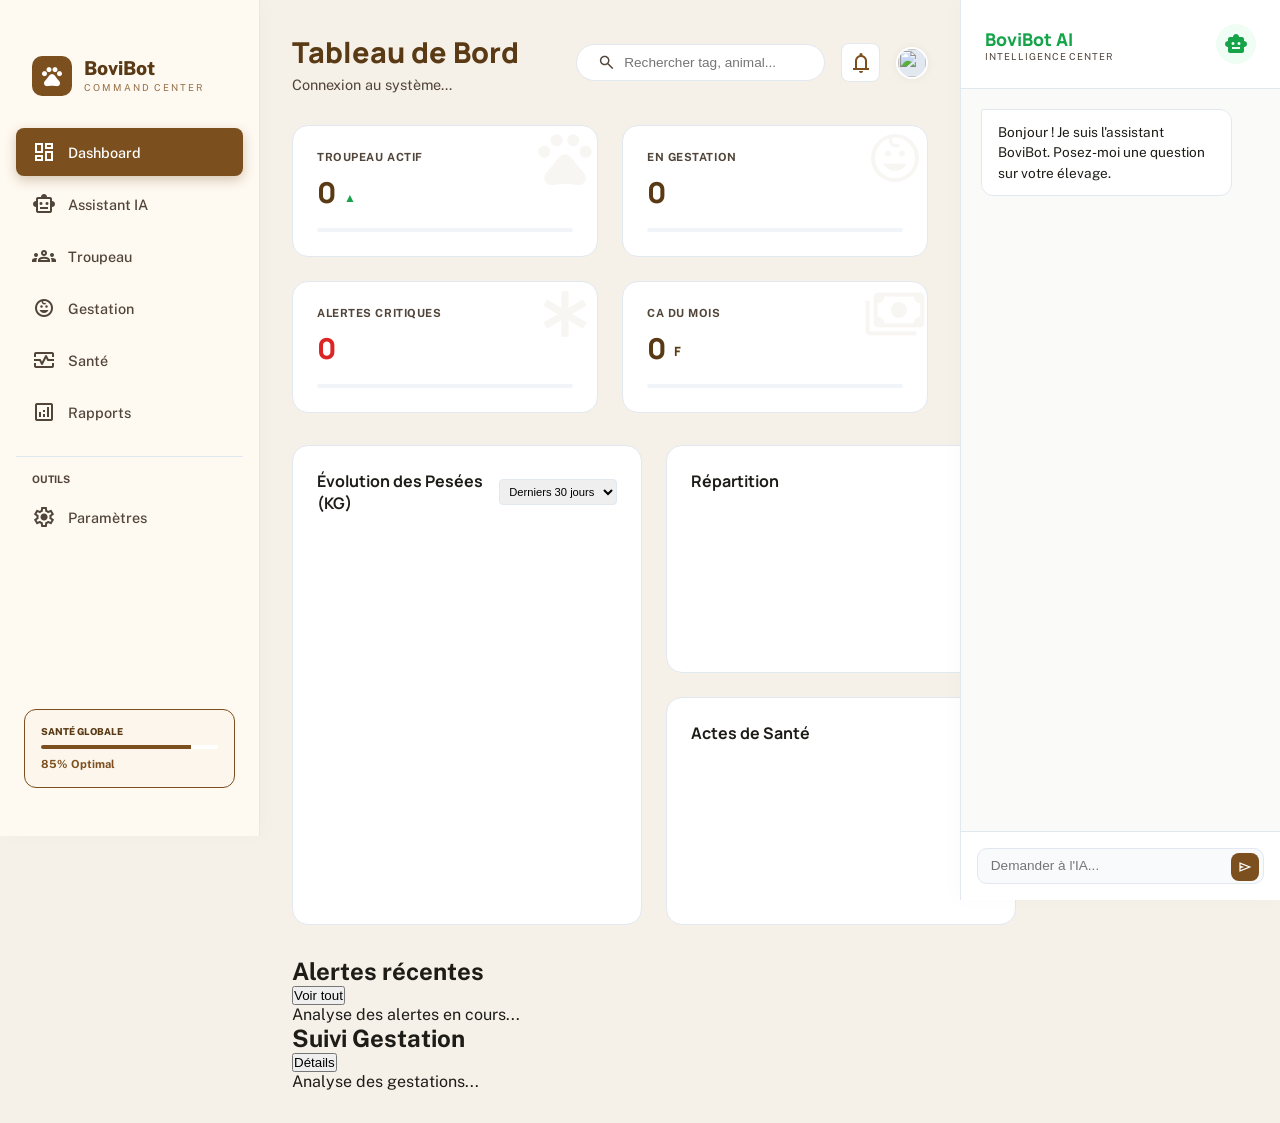
==== commit b808b31a: "Responsive design" ====
--- a/frontend/html/index.html
+++ b/frontend/html/index.html
@@ -296,7 +296,7 @@
   <div class="dashboard-wrapper">
     
     <!-- SIDEBAR (Style Sample) -->
-    <nav class="sidebar-new">
+    <nav class="sidebar-new sidebar">
       <div style="padding: 2rem;">
         <div style="display: flex; align-items: center; gap: 0.75rem;">
           <div style="width: 40px; height: 40px; border-radius: 10px; background: var(--color-primary); display: flex; align-items: center; justify-content: center; color: white;">
@@ -354,9 +354,14 @@
       
       <!-- Top Bar -->
       <header style="display: flex; justify-content: space-between; align-items: center; margin-bottom: 2rem;">
-        <div>
-          <h2 class="page-title">Tableau de Bord</h2>
-          <p class="page-subtitle" id="api-status-display">Connexion au système...</p>
+        <div style="display: flex; align-items: center; gap: 1rem;">
+          <button id="hamburger-btn" class="hamburger-btn">
+            <span class="material-symbols-outlined">menu</span>
+          </button>
+          <div>
+            <h2 class="page-title">Tableau de Bord</h2>
+            <p class="page-subtitle" id="api-status-display">Connexion au système...</p>
+          </div>
         </div>
         <div style="display: flex; align-items: center; gap: 1rem;">
           <div style="background: white; border-radius: 50px; padding: 0.5rem 1.25rem; border: 1px solid var(--color-outline); display: flex; align-items: center; gap: 0.5rem;">
@@ -497,6 +502,8 @@
     </div>
   </div>
 
+  <div id="sidebar-overlay" class="sidebar-overlay"></div>
+
   <script src="../js/nav.js"></script>
   <script src="../js/dashboard.js"></script>
 </body>
--- a/frontend/css/style.css
+++ b/frontend/css/style.css
@@ -602,11 +602,87 @@
 .stat-val { animation: count-up 0.6s ease forwards; }
 
 /* ─── RESPONSIVE ─────────────────────────────────────────── */
+.hamburger-btn {
+  display: none;
+  background: none;
+  border: none;
+  cursor: pointer;
+  padding: 0.5rem;
+  color: var(--color-primary-dark);
+  z-index: 110;
+}
+
+.sidebar-overlay {
+  display: none;
+  position: fixed;
+  inset: 0;
+  background: rgba(0,0,0,0.4);
+  backdrop-filter: blur(2px);
+  z-index: 85;
+  animation: fadeIn 0.2s ease;
+}
+
 @media (max-width: 768px) {
-  .sidebar       { display: none; }
-  .main-content  { margin-left: 0; padding: 1rem; }
-  .header-nav    { display: none; }
-  .stats-grid    { grid-template-columns: 1fr 1fr; }
-  .bottom-grid   { grid-template-columns: 1fr; }
-  .filters       { flex-direction: column; }
+  .hamburger-btn {
+    display: flex !important;
+    align-items: center;
+    justify-content: center;
+    position: fixed !important;
+    top: 12px;
+    left: 12px;
+    width: 40px;
+    height: 40px;
+    background: white !important;
+    border: 1px solid var(--color-border) !important;
+    border-radius: 10px !important;
+    box-shadow: 0 4px 12px rgba(0,0,0,0.1) !important;
+    z-index: 150 !important;
+  }
+
+  /* Ajustement global pour les titres de page sur mobile pour éviter l'overlap */
+  .page-header, header {
+    padding-left: 3.5rem !important;
+  }
+
+  .sidebar {
+    transform: translateX(-100%) !important;
+    transition: transform 0.3s cubic-bezier(0.4, 0, 0.2, 1) !important;
+    box-shadow: 10px 0 30px rgba(0,0,0,0.1);
+    z-index: 100 !important;
+    position: fixed !important;
+    left: 0; top: 0; bottom: 0;
+    width: 260px !important;
+    display: flex !important;
+  }
+
+  .sidebar.open {
+    transform: translateX(0) !important;
+  }
+
+  .sidebar-overlay.active {
+    display: block;
+  }
+
+  .main-content { margin-left: 0 !important; padding: 1rem; width: 100% !important; }
+  .main-container { margin-left: 0 !important; margin-right: 0 !important; padding: 1rem; width: 100% !important; }
+
+  .header-nav { display: none; }
+  .stats-grid { grid-template-columns: 1fr 1fr; }
+  .kpi-grid { grid-template-columns: 1fr 1fr !important; }
+  .charts-grid { grid-template-columns: 1fr !important; }
+  .bottom-grid { grid-template-columns: 1fr; }
+  .filters { flex-direction: column; align-items: stretch; gap: 1rem; }
+  .filter-group { width: 100%; }
+  .filter-select, .filter-input { width: 100%; min-width: 0; }
+
+  .ai-panel { display: none !important; }
+
+  .header { padding: 0 1rem; }
+  .logo { font-size: 1.2rem; }
+}
+
+@media (max-width: 480px) {
+  .stats-grid { grid-template-columns: 1fr; }
+  .kpi-grid { grid-template-columns: 1fr !important; }
+  .page-title { font-size: 1.4rem; }
 }
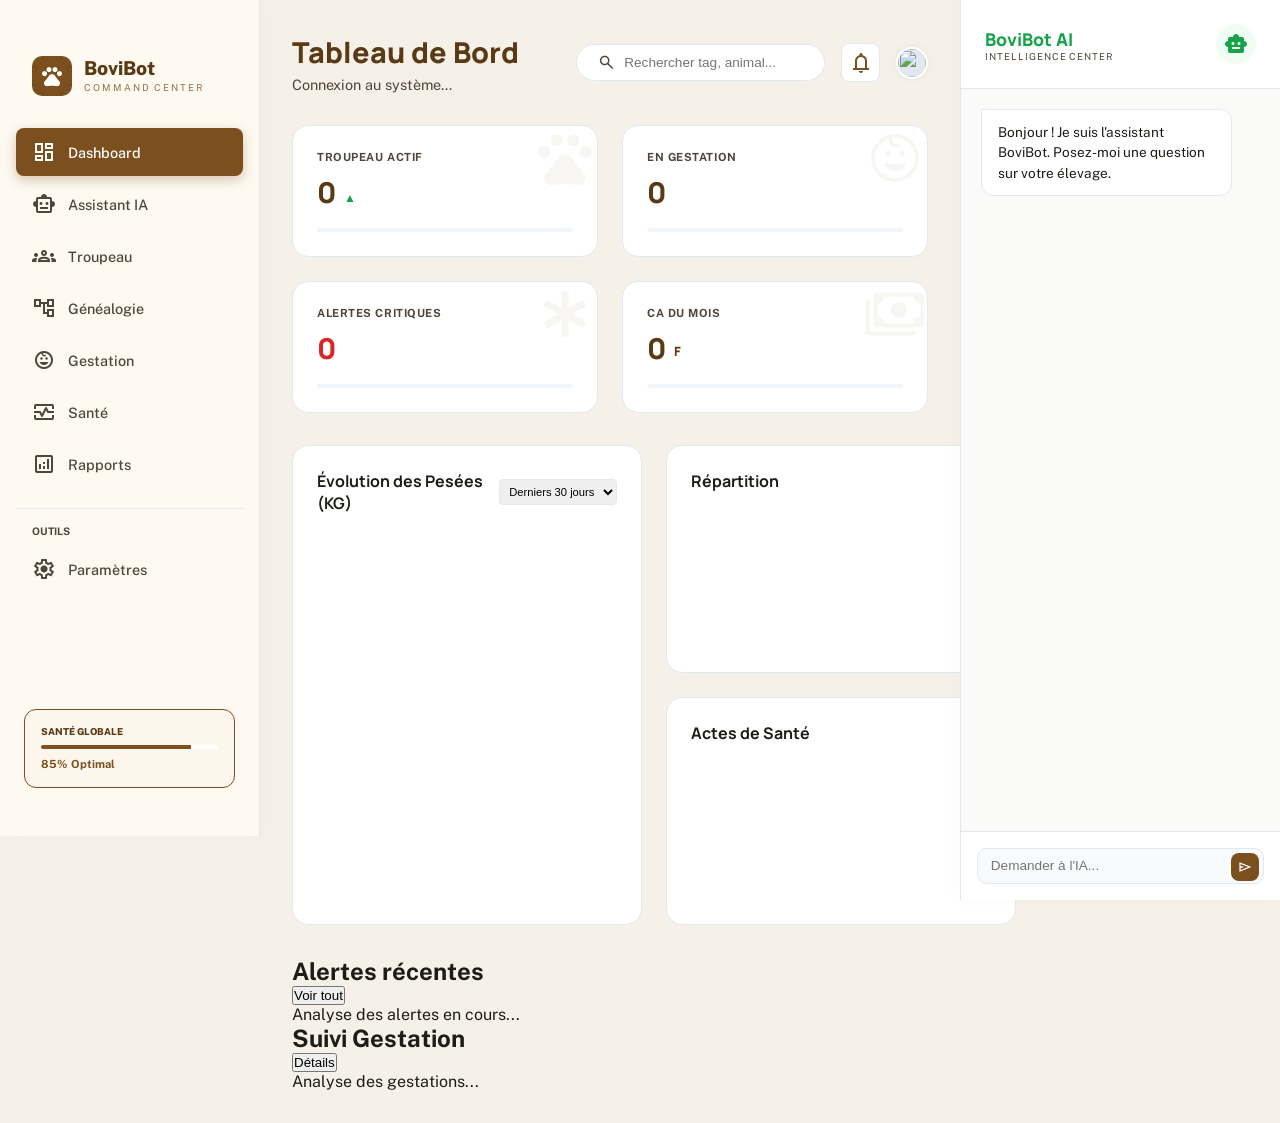
==== commit de6b2e5e: "Responsive et fonctionnalités bonus" ====
--- a/frontend/html/index.html
+++ b/frontend/html/index.html
@@ -322,6 +322,10 @@
           <span class="material-symbols-outlined">groups</span>
           <span>Troupeau</span>
         </a>
+        <a href="genealogie.html" class="sidebar-link">
+          <span class="material-symbols-outlined">account_tree</span>
+          <span>Généalogie</span>
+        </a>
         <a href="gestation.html" class="sidebar-link">
           <span class="material-symbols-outlined">child_care</span>
           <span>Gestation</span>
--- a/frontend/css/style.css
+++ b/frontend/css/style.css
@@ -122,7 +122,7 @@
 }
 .icon-btn:hover { background: #f2ede5; }
 
-/* ─── SIDEBAR ─────────────────────────────────────────────── */
+/* ─── SIDEBAR ────────────────────────────────────────────── */
 .sidebar {
   position: fixed;
   top: var(--header-height);
@@ -134,6 +134,19 @@
   padding: 1.5rem 0;
   overflow-y: auto;
   z-index: 90;
+}
+
+/* Sidebar modifiée style Sample */
+.sidebar-new {
+  position: fixed;
+  left: 0; top: 0; bottom: 0;
+  width: 260px;
+  background: #fef9f1;
+  border-right: 1px solid var(--color-border);
+  display: flex;
+  flex-direction: column;
+  z-index: 50;
+  box-shadow: 4px 0 20px rgba(0,0,0,0.02);
 }
 
 .sidebar-brand {
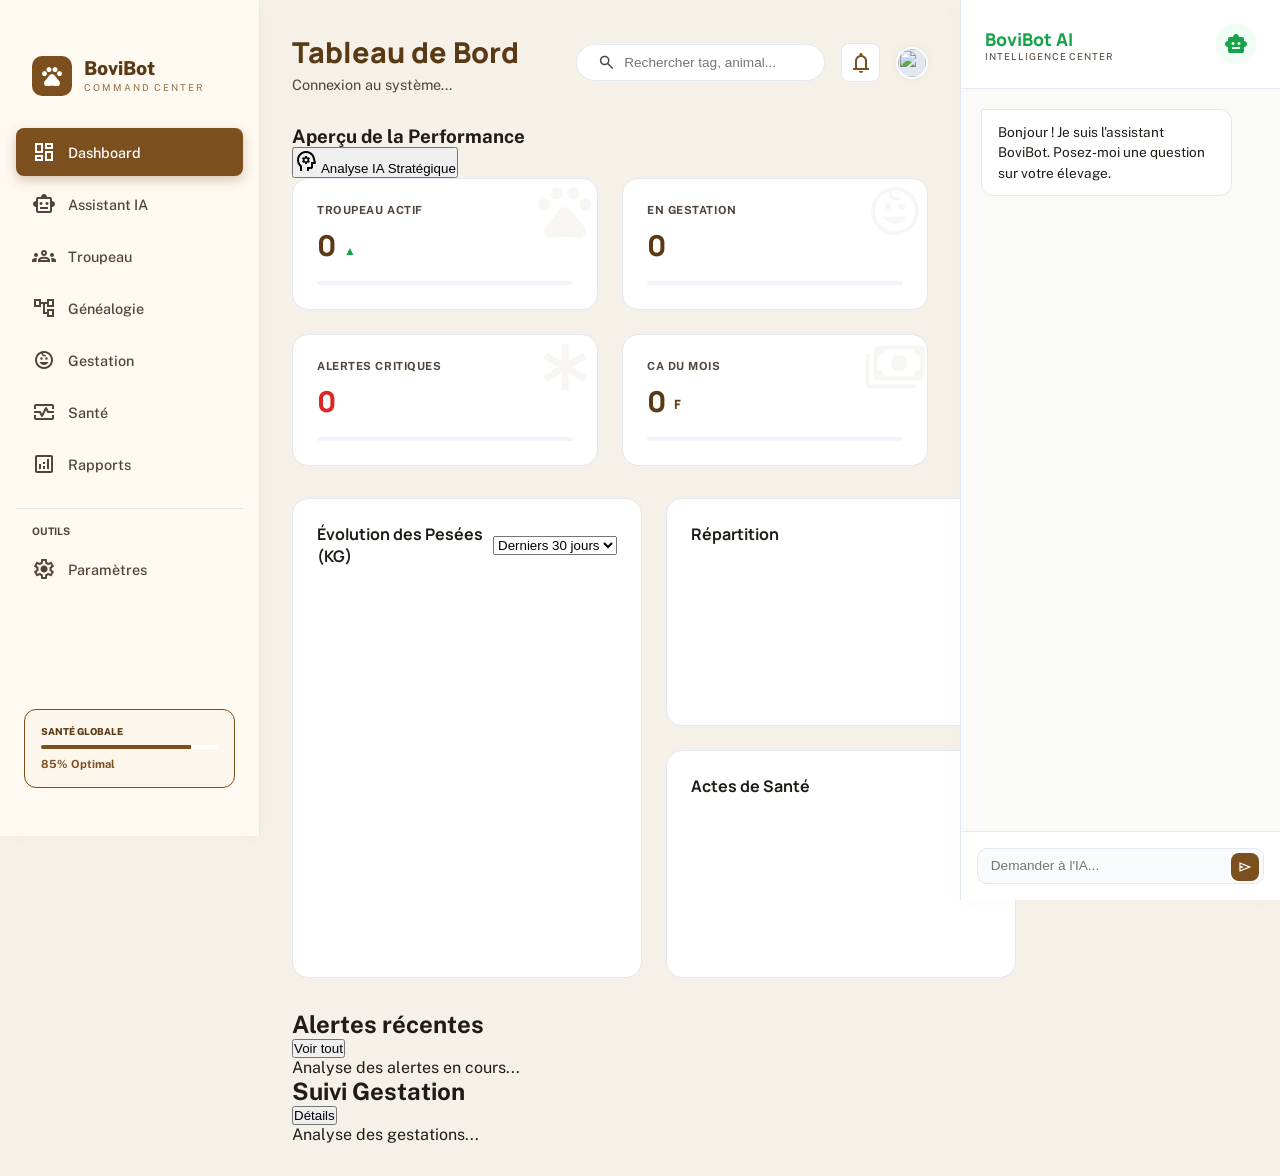
==== commit 0a53f77a: "Analayse IA et seed data" ====
--- a/frontend/html/index.html
+++ b/frontend/html/index.html
@@ -5,6 +5,24 @@
   <meta name="viewport" content="width=device-width, initial-scale=1.0">
   <title>BoviBot — Dashboard Command</title>
   <script src="https://cdn.tailwindcss.com?plugins=forms,container-queries"></script>
+  <script id="tailwind-config">
+    tailwind.config = {
+      darkMode: "class",
+      theme: {
+        extend: {
+          colors: {
+            "primary": "#7c4f1e",
+            "primary-dark": "#4a2c00",
+            "primary-light": "#fdf6ec",
+            "secondary": "#16a34a",
+            "background": "#f5f0e8",
+            "surface": "#ffffff",
+            "outline": "#e2e8f0"
+          }
+        }
+      }
+    }
+  </script>
   <link rel="stylesheet" href="../css/style.css">
   <link href="https://fonts.googleapis.com/css2?family=Manrope:wght@400;600;700;800&family=Public+Sans:wght@300;400;500;600&display=swap" rel="stylesheet">
   <link href="https://fonts.googleapis.com/css2?family=Material+Symbols+Outlined:opsz,wght,FILL,GRAD@20..48,100..700,0..1,-50..200" rel="stylesheet">
@@ -379,6 +397,14 @@
         </div>
       </header>
 
+      <div class="flex justify-between items-center mb-6">
+        <h3 class="font-black text-primary-dark uppercase text-xs tracking-widest">Aperçu de la Performance</h3>
+        <button id="ai-analysis-button" onclick="triggerAiAnalysis('la situation globale de l\'exploitation (statistiques, finances, alertes, croissance)')" class="flex items-center gap-2 px-6 py-3 bg-primary text-white rounded-2xl font-black text-xs uppercase tracking-widest shadow-xl hover:bg-primary-dark hover:scale-105 transition-all active:scale-95">
+          <span class="material-symbols-outlined text-lg">psychology</span>
+          Analyse IA Stratégique
+        </button>
+      </div>
+
       <!-- KPI Row (4 Cards au lieu de 6 pour plus d'impact) -->
       <div class="kpi-grid">
         <div class="kpi-card">
@@ -412,8 +438,9 @@
         <div class="chart-box">
           <div class="chart-header">
             <h3 class="chart-title">Évolution des Pesées (KG)</h3>
-            <select style="font-size: 0.7rem; padding: 0.3rem; border-radius: 4px; border: 1px solid var(--color-outline);">
-              <option>Derniers 30 jours</option>
+            <select id="weight-period-select" onchange="chargerStatsCroissance(this.value)" class="bg-slate-50 border border-outline text-slate-500 text-[10px] font-black uppercase tracking-widest rounded-xl focus:ring-primary focus:border-primary block p-2 px-3 transition-all cursor-pointer hover:bg-white outline-none">
+              <option value="30">Derniers 30 jours</option>
+              <option value="7">7 jours</option>
             </select>
           </div>
           <div style="height: 250px;"><canvas id="growthChart"></canvas></div>
@@ -506,9 +533,27 @@
     </div>
   </div>
 
+  <!-- AI ANALYSIS MODAL -->
+  <div id="ai-analysis-modal" class="modal-overlay" style="display: none;">
+    <div class="modal-content">
+      <div class="modal-header">
+        <h3 id="ai-modal-title" class="font-black text-primary-dark uppercase text-sm tracking-widest">Analyse IA</h3>
+        <button onclick="closeAiAnalysisModal()" class="w-10 h-10 flex items-center justify-center rounded-full hover:bg-slate-200 transition-colors">
+          <span class="material-symbols-outlined">close</span>
+        </button>
+      </div>
+      <div class="modal-body" id="ai-modal-body">
+        <div class="flex justify-center items-center p-12">
+          <div class="animate-spin rounded-full h-8 w-8 border-b-2 border-primary"></div>
+        </div>
+      </div>
+    </div>
+  </div>
+
   <div id="sidebar-overlay" class="sidebar-overlay"></div>
 
   <script src="../js/nav.js"></script>
+  <script src="../js/ai-analysis.js"></script>
   <script src="../js/dashboard.js"></script>
 </body>
 </html>
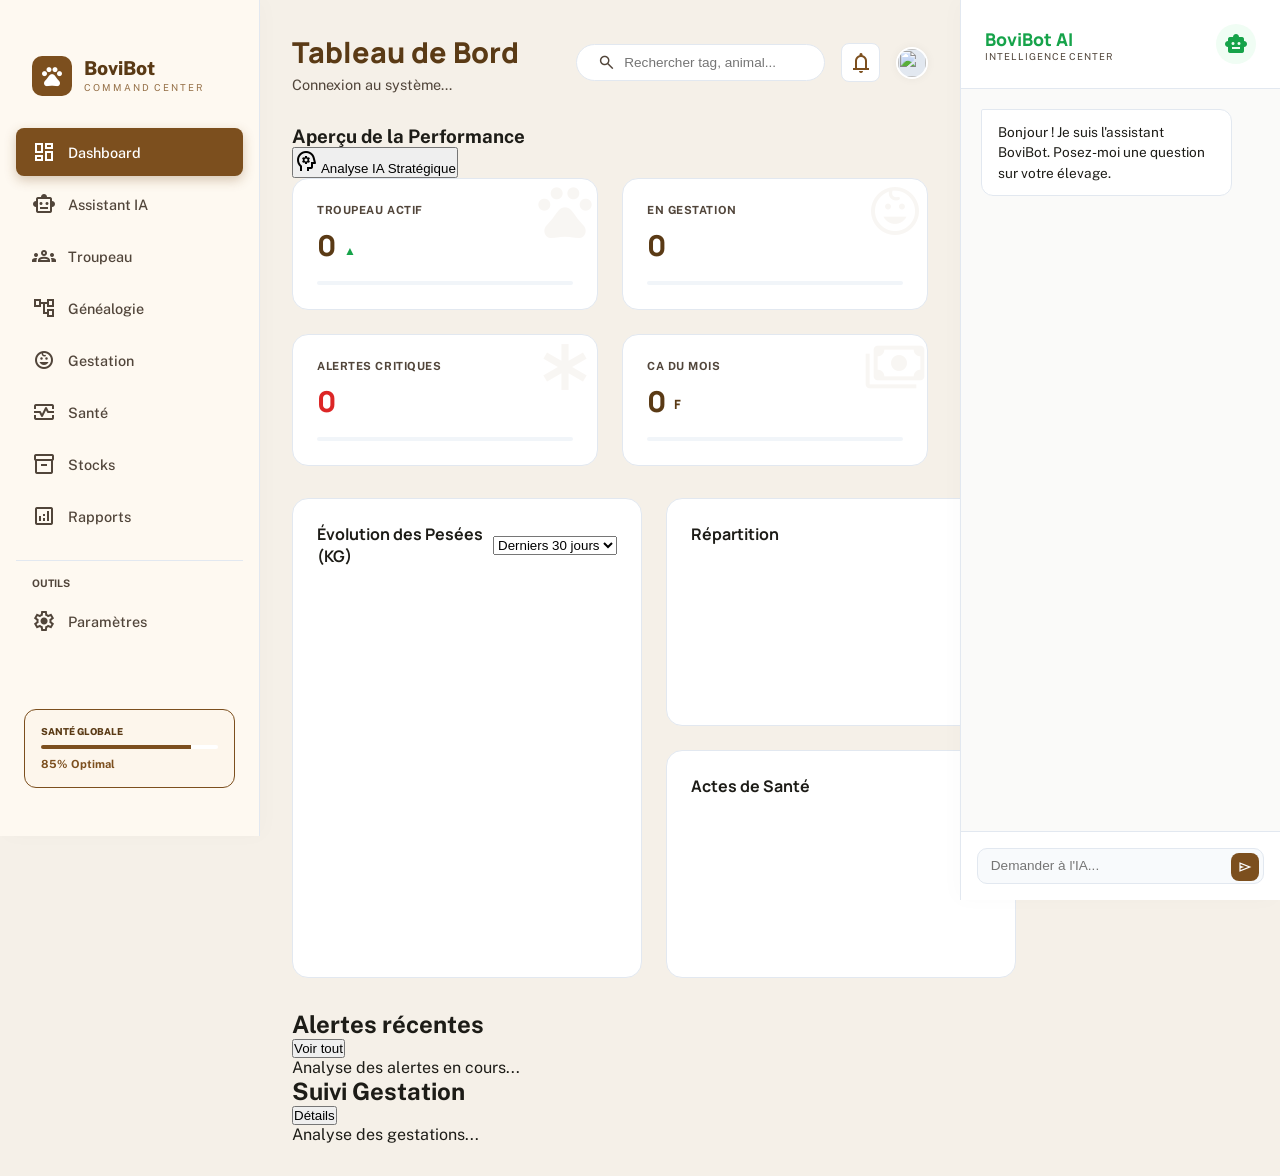
==== commit 64bea5b4: "Gestion de stocks et immersivité" ====
--- a/frontend/html/index.html
+++ b/frontend/html/index.html
@@ -352,10 +352,15 @@
           <span class="material-symbols-outlined">monitor_heart</span>
           <span>Santé</span>
         </a>
+        <a href="stocks.html" class="sidebar-link">
+          <span class="material-symbols-outlined">inventory_2</span>
+          <span>Stocks</span>
+        </a>
         <a href="reports.html" class="sidebar-link">
           <span class="material-symbols-outlined">analytics</span>
           <span>Rapports</span>
         </a>
+
         <div style="border-top: 1px solid var(--color-outline); margin: 1rem 0; padding-top: 1rem;">
           <p style="font-size: 0.65rem; color: var(--color-text-soft); font-weight: 700; text-transform: uppercase; margin-bottom: 0.5rem; padding-left: 1rem;">Outils</p>
           <a href="settings.html" class="sidebar-link"><span class="material-symbols-outlined">settings</span><span>Paramètres</span></a>
